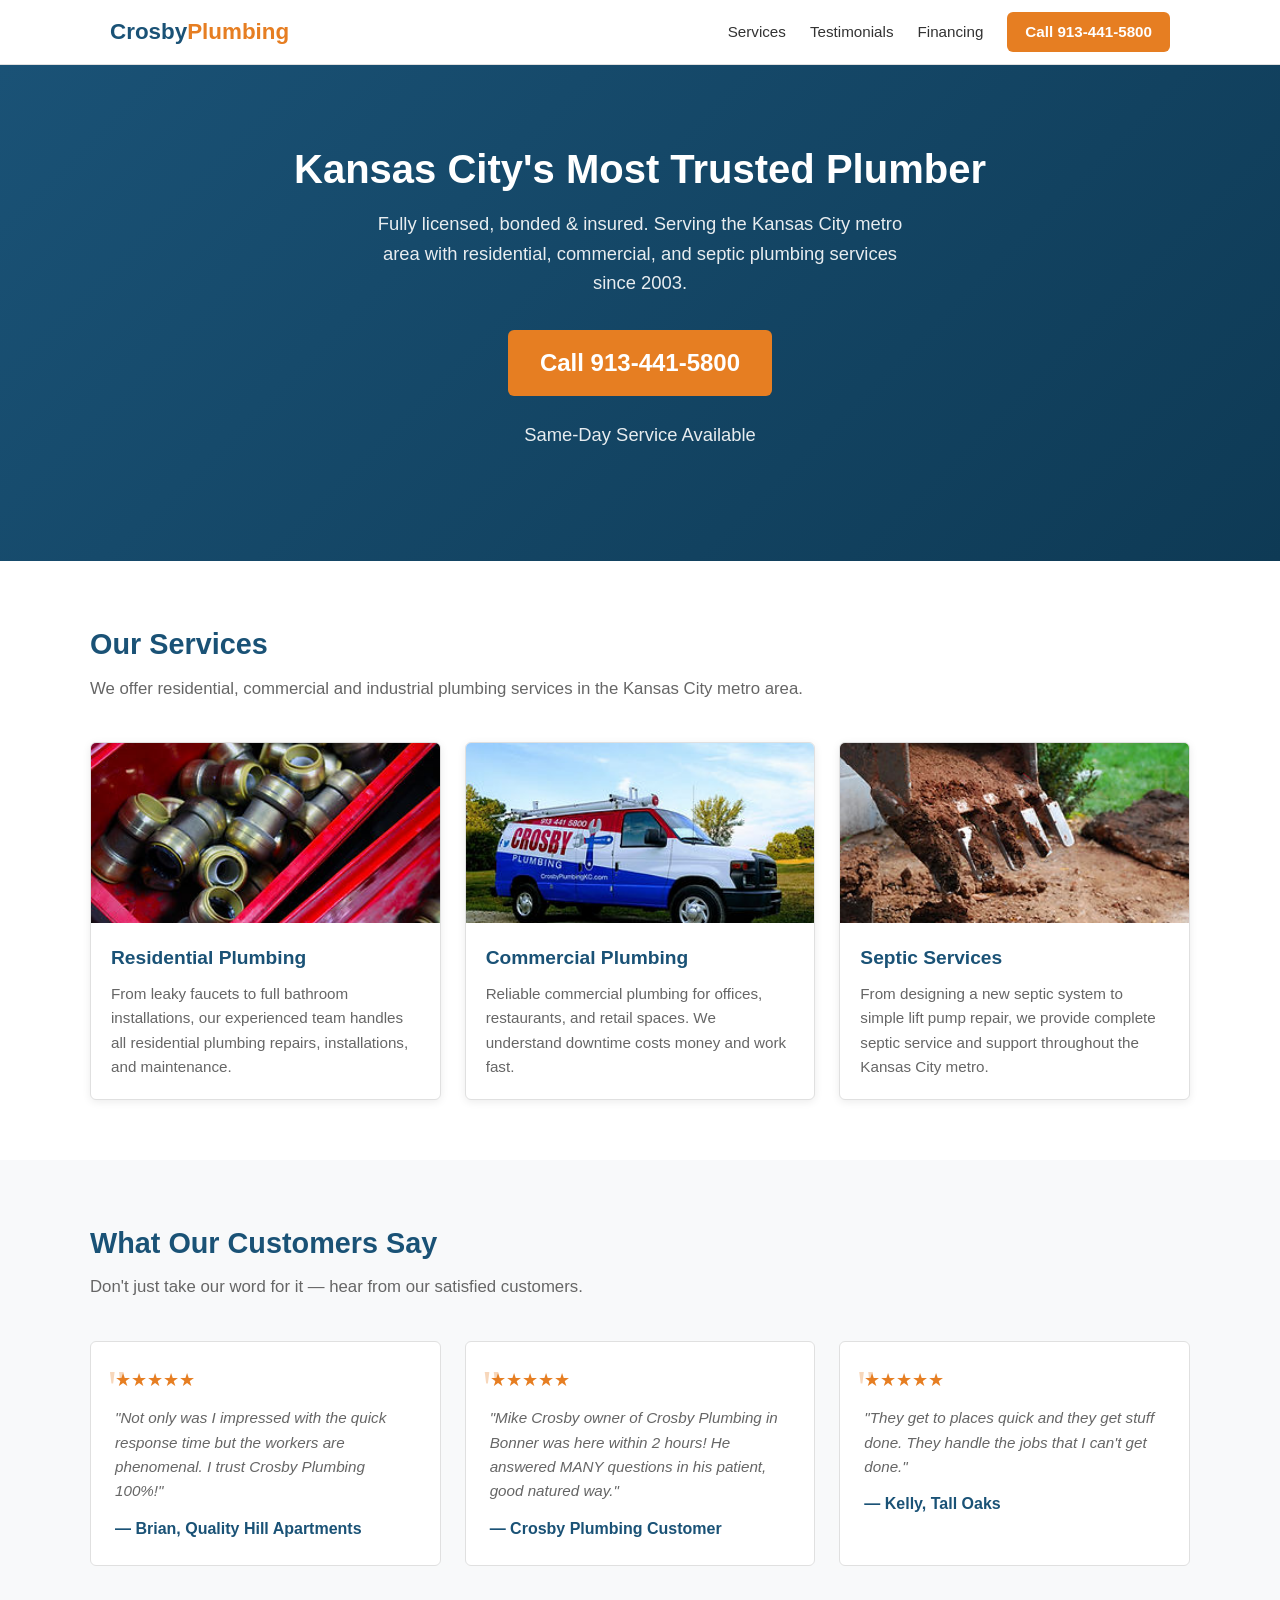
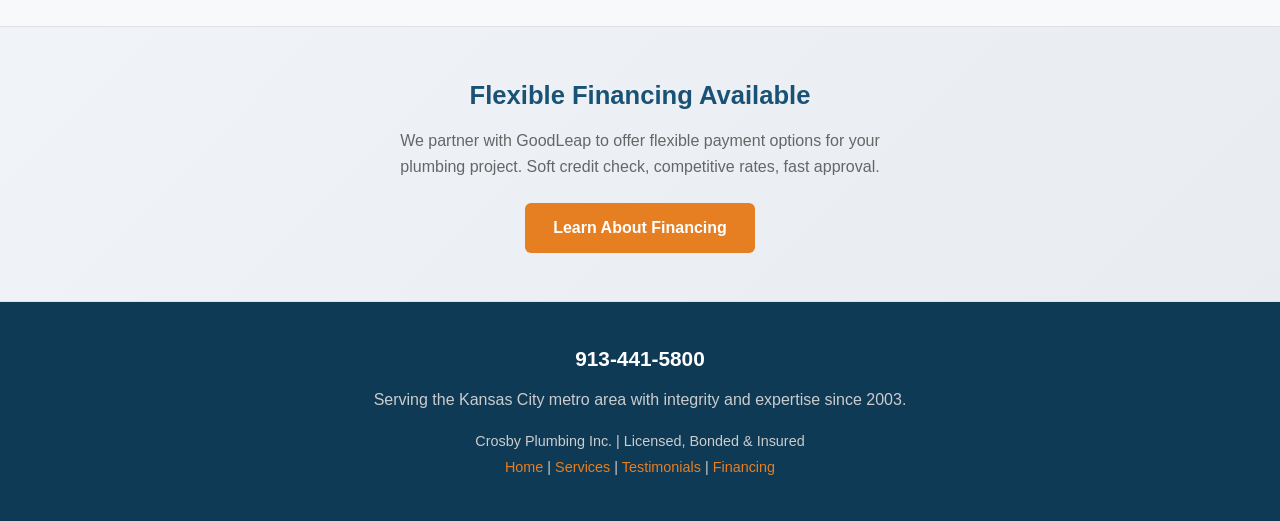
==== index.html @ 2da06213 "Initial Crosby Plumbing demo site — clean static HTML rebuild" ====
<!DOCTYPE html>
<html lang="en">
<head>
  <meta charset="UTF-8">
  <meta name="viewport" content="width=device-width, initial-scale=1.0">
  <title>Crosby Plumbing | Kansas City Plumber | 913-441-5800</title>
  <meta name="description" content="Crosby Plumbing - Kansas City's trusted plumber for residential, commercial, and septic services. Fully licensed, bonded & insured. Same-day service available. Call 913-441-5800.">
  <meta name="keywords" content="Kansas City plumber, septic installation, sewer repair, drain cleaning, residential plumbing, commercial plumbing">
  
  <!-- Open Graph -->
  <meta property="og:title" content="Crosby Plumbing | Kansas City Plumber">
  <meta property="og:description" content="Kansas City plumber for residential, commercial, and septic services. Same-day service. Call 913-441-5800.">
  <meta property="og:type" content="website">
  
  <!-- Structured Data -->
  <script type="application/ld+json">
  {
    "@context": "https://schema.org",
    "@type": "Plumber",
    "name": "Crosby Plumbing",
    "telephone": "913-441-5800",
    "url": "https://www.crosbyplumbingkc.com",
    "description": "Residential and commercial plumbing services in the Kansas City metro area.",
    "areaServed": {
      "@type": "GeoCircle",
      "geoMidpoint": {
        "@type": "GeoCoordinates",
        "latitude": 39.114,
        "longitude": -94.627
      },
      "geoRadius": "50 mi"
    },
    "openingHoursSpecification": {
      "@type": "OpeningHoursSpecification",
      "dayOfWeek": ["Monday","Tuesday","Wednesday","Thursday","Friday","Saturday"],
      "opens": "07:00",
      "closes": "19:00"
    }
  }
  </script>
  
  <link rel="stylesheet" href="css/style.css">
</head>
<body>
  <header class="site-header">
    <div class="header-inner">
      <a href="index.html" class="logo">Crosby<span>Plumbing</span></a>
      <nav>
        <a href="services.html">Services</a>
        <a href="testimonials.html">Testimonials</a>
        <a href="financing.html">Financing</a>
        <a href="tel:9134415800" class="nav-cta">Call 913-441-5800</a>
      </nav>
    </div>
  </header>

  <main>
    <section class="hero">
      <div class="hero-inner">
        <h1>Kansas City's Most Trusted Plumber</h1>
        <p>Fully licensed, bonded &amp; insured. Serving the Kansas City metro area with residential, commercial, and septic plumbing services since 2003.</p>
        <a href="tel:9134415800" class="hero-phone">Call 913-441-5800</a>
        <p class="hero-trust">Same-Day Service Available</p>
      </div>
    </section>

    <section class="section">
      <div class="section-inner">
        <h2 class="section-title">Our Services</h2>
        <p class="section-subtitle">We offer residential, commercial and industrial plumbing services in the Kansas City metro area.</p>
        <div class="services-grid">
          <article class="service-card">
            <img src="images/tools.jpg" alt="Plumbing tools for residential repair work" loading="lazy" width="310" height="166">
            <div class="service-card-body">
              <h3>Residential Plumbing</h3>
              <p>From leaky faucets to full bathroom installations, our experienced team handles all residential plumbing repairs, installations, and maintenance.</p>
            </div>
          </article>
          <article class="service-card">
            <img src="images/van.jpg" alt="Crosby Plumbing service truck" loading="lazy" width="310" height="174">
            <div class="service-card-body">
              <h3>Commercial Plumbing</h3>
              <p>Reliable commercial plumbing for offices, restaurants, and retail spaces. We understand downtime costs money and work fast.</p>
            </div>
          </article>
          <article class="service-card">
            <img src="images/excavation.jpg" alt="Excavation equipment for septic installation" loading="lazy" width="305" height="174">
            <div class="service-card-body">
              <h3>Septic Services</h3>
              <p>From designing a new septic system to simple lift pump repair, we provide complete septic service and support throughout the Kansas City metro.</p>
            </div>
          </article>
        </div>
      </div>
    </section>

    <section class="section section-alt">
      <div class="section-inner">
        <h2 class="section-title">What Our Customers Say</h2>
        <p class="section-subtitle">Don't just take our word for it — hear from our satisfied customers.</p>
        <div class="testimonials-grid">
          <article class="testimonial-card">
            <div class="stars">★★★★★</div>
            <p>"Not only was I impressed with the quick response time but the workers are phenomenal. I trust Crosby Plumbing 100%!"</p>
            <span class="author">— Brian, Quality Hill Apartments</span>
          </article>
          <article class="testimonial-card">
            <div class="stars">★★★★★</div>
            <p>"Mike Crosby owner of Crosby Plumbing in Bonner was here within 2 hours! He answered MANY questions in his patient, good natured way."</p>
            <span class="author">— Crosby Plumbing Customer</span>
          </article>
          <article class="testimonial-card">
            <div class="stars">★★★★★</div>
            <p>"They get to places quick and they get stuff done. They handle the jobs that I can't get done."</p>
            <span class="author">— Kelly, Tall Oaks</span>
          </article>
        </div>
      </div>
    </section>

    <section class="financing-banner">
      <h2>Flexible Financing Available</h2>
      <p>We partner with GoodLeap to offer flexible payment options for your plumbing project. Soft credit check, competitive rates, fast approval.</p>
      <a href="financing.html" class="btn">Learn About Financing</a>
    </section>
  </main>

  <footer class="site-footer">
    <div class="footer-inner">
      <a href="tel:9134415800" class="footer-phone">913-441-5800</a>
      <p>Serving the Kansas City metro area with integrity and expertise since 2003.</p>
      <div class="footer-info">
        <p>Crosby Plumbing Inc. | Licensed, Bonded &amp; Insured</p>
        <p><a href="index.html">Home</a> | <a href="services.html">Services</a> | <a href="testimonials.html">Testimonials</a> | <a href="financing.html">Financing</a></p>
      </div>
    </div>
  </footer>
</body>
</html>
---- css/style.css ----
/* Crosby Plumbing - Clean Static Site */
:root {
  --primary: #1a5276;
  --primary-dark: #0e3a55;
  --accent: #e67e22;
  --accent-hover: #cf6d17;
  --text: #333;
  --text-light: #666;
  --bg: #fff;
  --bg-alt: #f8f9fa;
  --border: #e0e0e0;
  --max-width: 1100px;
  --radius: 6px;
  --shadow: 0 2px 8px rgba(0,0,0,0.08);
}

* { margin: 0; padding: 0; box-sizing: border-box; }

html { scroll-behavior: smooth; }

body {
  font-family: -apple-system, BlinkMacSystemFont, 'Segoe UI', Roboto, Oxygen, sans-serif;
  color: var(--text);
  line-height: 1.6;
  background: var(--bg);
}

/* Header */
.site-header {
  background: var(--bg);
  border-bottom: 1px solid var(--border);
  position: sticky;
  top: 0;
  z-index: 100;
}

.header-inner {
  max-width: var(--max-width);
  margin: 0 auto;
  padding: 12px 20px;
  display: flex;
  align-items: center;
  justify-content: space-between;
}

.logo {
  font-size: 1.4rem;
  font-weight: 700;
  color: var(--primary);
  text-decoration: none;
}

.logo span { color: var(--accent); }

nav { display: flex; align-items: center; gap: 24px; }

nav a {
  color: var(--text);
  text-decoration: none;
  font-size: 0.95rem;
  font-weight: 500;
  transition: color 0.2s;
}

nav a:hover { color: var(--accent); }

.nav-cta {
  background: var(--accent);
  color: #fff !important;
  padding: 8px 18px;
  border-radius: var(--radius);
  font-weight: 600;
  transition: background 0.2s;
}

.nav-cta:hover { background: var(--accent-hover); }

/* Hero */
.hero {
  background: linear-gradient(135deg, var(--primary) 0%, var(--primary-dark) 100%);
  color: #fff;
  padding: 80px 20px;
  text-align: center;
}

.hero-inner {
  max-width: 700px;
  margin: 0 auto;
}

.hero h1 {
  font-size: 2.5rem;
  font-weight: 800;
  margin-bottom: 16px;
  line-height: 1.2;
}

.hero p {
  font-size: 1.15rem;
  opacity: 0.9;
  margin-bottom: 32px;
  max-width: 550px;
  margin-left: auto;
  margin-right: auto;
}

.hero-phone {
  display: inline-block;
  background: var(--accent);
  color: #fff;
  font-size: 1.5rem;
  font-weight: 800;
  text-decoration: none;
  padding: 14px 32px;
  border-radius: var(--radius);
  transition: background 0.2s, transform 0.2s;
}

.hero-phone:hover { background: var(--accent-hover); transform: scale(1.03); }

.hero-trust {
  margin-top: 24px;
  font-size: 0.9rem;
  opacity: 0.8;
}

/* Section */
.section {
  padding: 60px 20px;
}

.section-alt { background: var(--bg-alt); }

.section-inner {
  max-width: var(--max-width);
  margin: 0 auto;
}

.section-title {
  font-size: 1.8rem;
  font-weight: 700;
  color: var(--primary);
  margin-bottom: 8px;
}

.section-subtitle {
  color: var(--text-light);
  margin-bottom: 40px;
  font-size: 1.05rem;
}

/* Services Grid */
.services-grid {
  display: grid;
  grid-template-columns: repeat(auto-fit, minmax(300px, 1fr));
  gap: 24px;
}

.service-card {
  background: var(--bg);
  border-radius: var(--radius);
  overflow: hidden;
  box-shadow: var(--shadow);
  border: 1px solid var(--border);
  transition: transform 0.2s, box-shadow 0.2s;
}

.service-card:hover {
  transform: translateY(-4px);
  box-shadow: 0 8px 24px rgba(0,0,0,0.12);
}

.service-card img {
  width: 100%;
  height: 180px;
  object-fit: cover;
  display: block;
}

.service-card-body {
  padding: 20px;
}

.service-card h3 {
  font-size: 1.2rem;
  color: var(--primary);
  margin-bottom: 8px;
}

.service-card p {
  color: var(--text-light);
  font-size: 0.95rem;
}

/* Testimonials */
.testimonials-grid {
  display: grid;
  grid-template-columns: repeat(auto-fit, minmax(300px, 1fr));
  gap: 24px;
}

.testimonial-card {
  background: var(--bg);
  padding: 24px;
  border-radius: var(--radius);
  border: 1px solid var(--border);
  position: relative;
}

.testimonial-card::before {
  content: '"';
  font-size: 3rem;
  color: var(--accent);
  position: absolute;
  top: 8px;
  left: 16px;
  opacity: 0.3;
  font-family: Georgia, serif;
}

.testimonial-card p {
  color: var(--text-light);
  font-style: italic;
  margin-bottom: 12px;
  font-size: 0.95rem;
}

.testimonial-card .author {
  font-weight: 600;
  color: var(--primary);
  font-style: normal;
}

.testimonial-card .stars {
  color: var(--accent);
  margin-bottom: 12px;
  font-size: 1.1rem;
}

/* Financing */
.financing-banner {
  background: linear-gradient(135deg, #f0f4f8 0%, #e8ecf0 100%);
  padding: 48px 20px;
  text-align: center;
  border-top: 1px solid var(--border);
  border-bottom: 1px solid var(--border);
}

.financing-banner h2 {
  font-size: 1.6rem;
  color: var(--primary);
  margin-bottom: 12px;
}

.financing-banner p {
  color: var(--text-light);
  margin-bottom: 24px;
  max-width: 500px;
  margin-left: auto;
  margin-right: auto;
}

.btn {
  display: inline-block;
  background: var(--accent);
  color: #fff;
  padding: 12px 28px;
  border-radius: var(--radius);
  text-decoration: none;
  font-weight: 600;
  transition: background 0.2s;
}

.btn:hover { background: var(--accent-hover); }

/* Footer */
.site-footer {
  background: var(--primary-dark);
  color: #ccc;
  padding: 40px 20px;
  text-align: center;
}

.footer-inner {
  max-width: var(--max-width);
  margin: 0 auto;
}

.footer-inner a { color: var(--accent); text-decoration: none; }
.footer-inner a:hover { text-decoration: underline; }

.footer-inner .footer-phone {
  font-size: 1.3rem;
  color: #fff;
  font-weight: 700;
  display: block;
  margin-bottom: 12px;
}

.footer-info {
  font-size: 0.9rem;
  margin-top: 16px;
  line-height: 1.8;
}

/* Responsive */
@media (max-width: 768px) {
  .hero h1 { font-size: 1.8rem; }
  .hero-phone { font-size: 1.2rem; padding: 12px 24px; }
  .header-inner { flex-direction: column; gap: 12px; }
  nav { gap: 16px; flex-wrap: wrap; justify-content: center; }
  .services-grid { grid-template-columns: 1fr; }
}
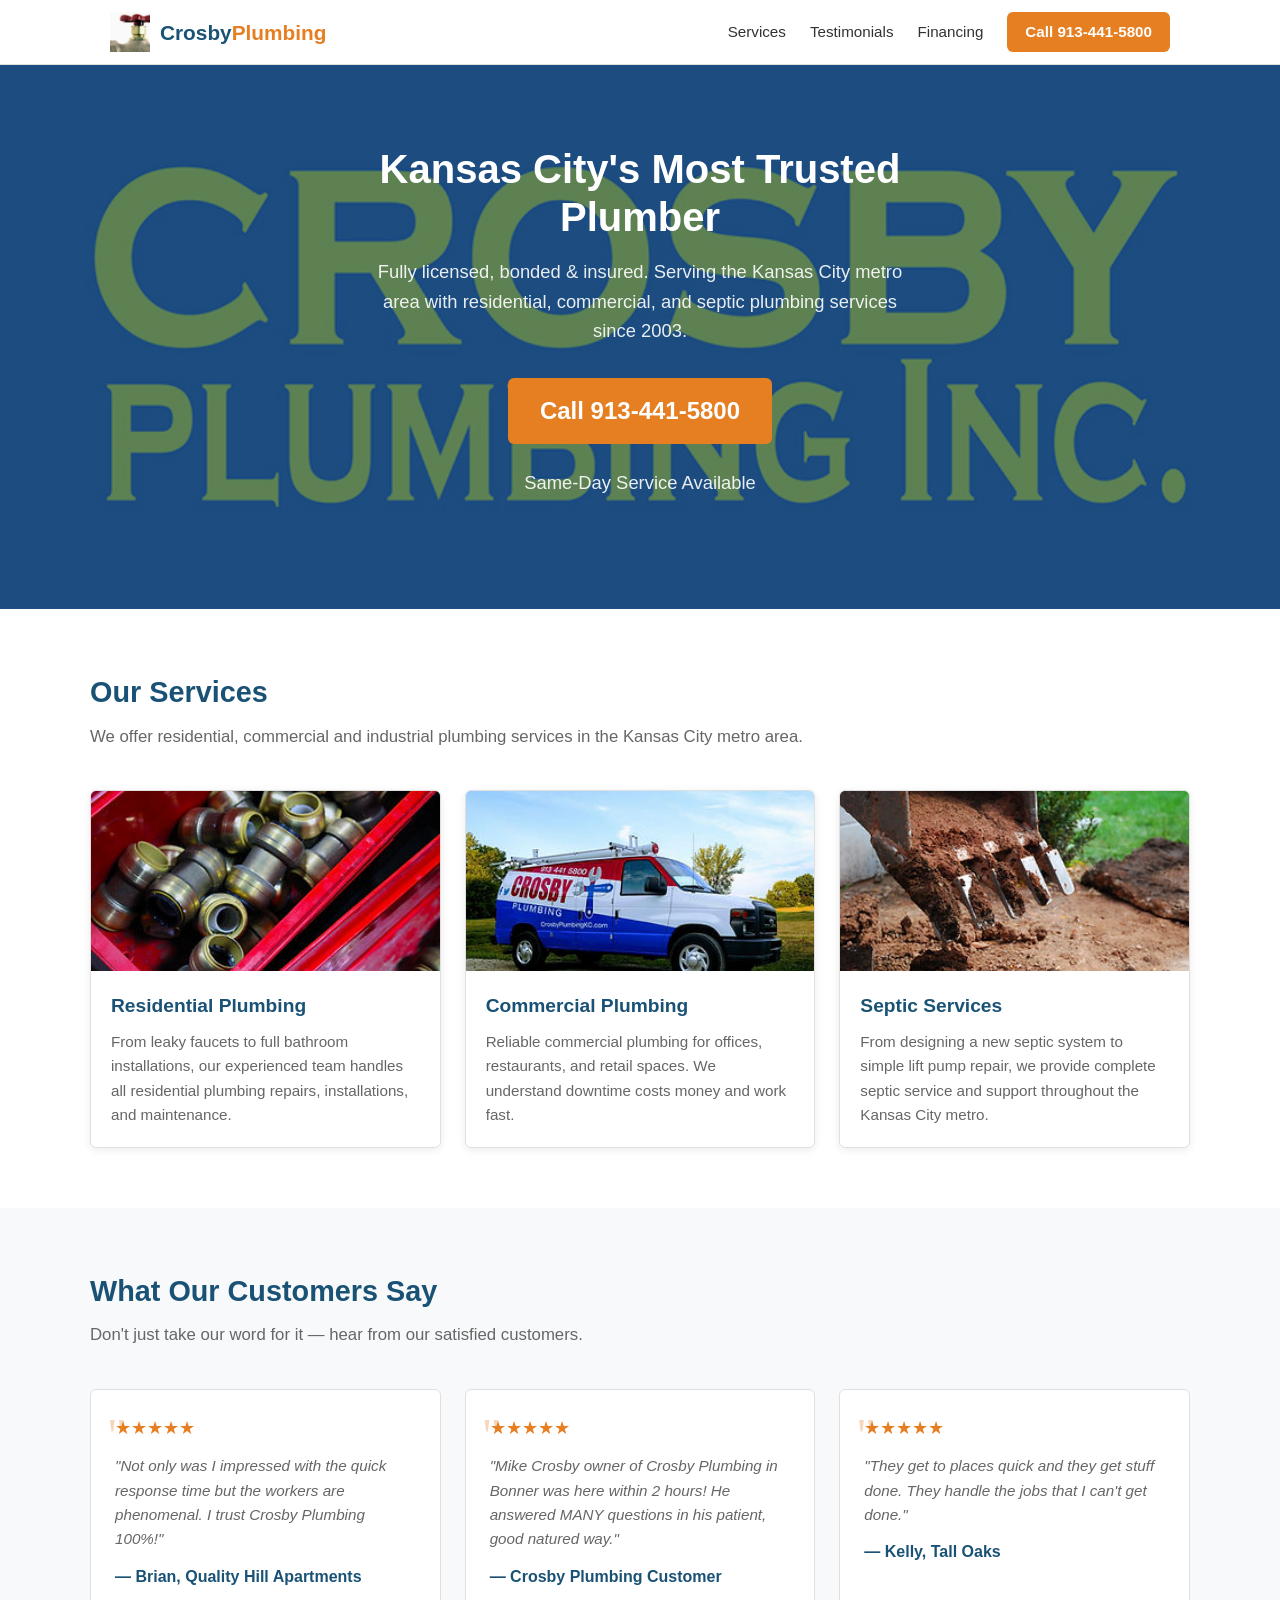
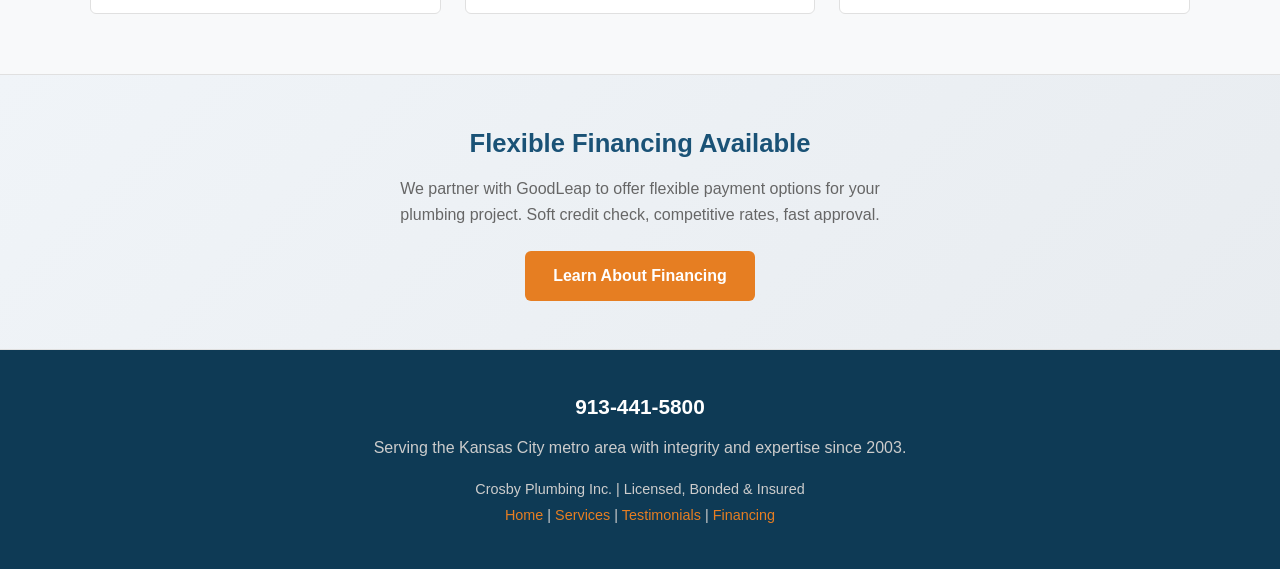
==== commit 2efe451b: "Add real logo image and hero background photo" ====
--- a/index.html
+++ b/index.html
@@ -44,7 +44,10 @@
 <body>
   <header class="site-header">
     <div class="header-inner">
-      <a href="index.html" class="logo">Crosby<span>Plumbing</span></a>
+      <a href="index.html" class="logo">
+        <img src="images/logo.png" alt="Crosby Plumbing" width="40" height="40">
+        <span class="logo-text">Crosby<span>Plumbing</span></span>
+      </a>
       <nav>
         <a href="services.html">Services</a>
         <a href="testimonials.html">Testimonials</a>
--- a/css/style.css
+++ b/css/style.css
@@ -44,13 +44,24 @@
 }
 
 .logo {
-  font-size: 1.4rem;
+  display: flex;
+  align-items: center;
+  gap: 10px;
+  text-decoration: none;
+}
+
+.logo img {
+  height: 40px;
+  width: auto;
+}
+
+.logo-text {
+  font-size: 1.3rem;
   font-weight: 700;
   color: var(--primary);
-  text-decoration: none;
-}
-
-.logo span { color: var(--accent); }
+}
+
+.logo-text span { color: var(--accent); }
 
 nav { display: flex; align-items: center; gap: 24px; }
 
@@ -77,8 +88,28 @@
 
 /* Hero */
 .hero {
-  background: linear-gradient(135deg, var(--primary) 0%, var(--primary-dark) 100%);
+  background: url('../images/hero-bg.jpg') center/cover no-repeat;
   color: #fff;
+  padding: 0;
+  min-height: 500px;
+  display: flex;
+  align-items: center;
+  justify-content: center;
+  position: relative;
+}
+
+.hero::before {
+  content: '';
+  position: absolute;
+  inset: 0;
+  background: rgba(26, 82, 118, 0.7);
+}
+
+.hero-inner {
+  position: relative;
+  z-index: 1;
+  max-width: 700px;
+  margin: 0 auto;
   padding: 80px 20px;
   text-align: center;
 }
